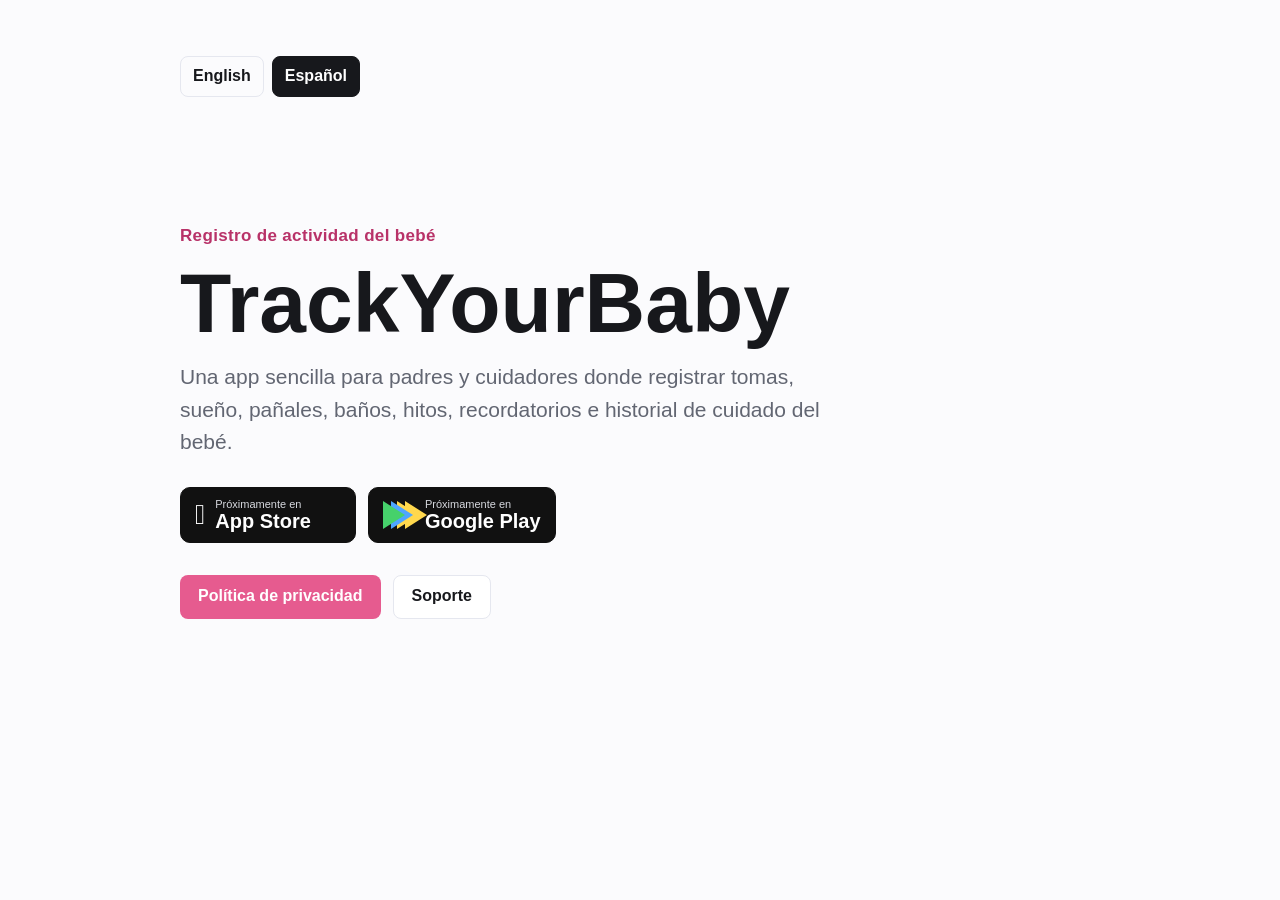
==== es/index.html @ 600c9e75 "Add landing page navigation links" ====
<!doctype html>
<html lang="es">
<head>
  <meta charset="utf-8">
  <meta name="viewport" content="width=device-width, initial-scale=1">
  <title>TrackYourBaby</title>
  <meta name="description" content="TrackYourBaby es una app sencilla para registrar la actividad diaria del bebé.">
  <link rel="stylesheet" href="/styles.css">
</head>
<body>
  <main class="page">
    <nav class="language-switch" aria-label="Idioma">
      <a href="/">English</a>
      <a class="active" href="/es/">Español</a>
    </nav>
    <section class="hero">
      <p class="eyebrow">Registro de actividad del bebé</p>
      <h1>TrackYourBaby</h1>
      <p class="lead">Una app sencilla para padres y cuidadores donde registrar tomas, sueño, pañales, baños, hitos, recordatorios e historial de cuidado del bebé.</p>
      <div class="store-row" aria-label="Disponibilidad de la app">
        <div class="store-badge" aria-label="Próximamente en App Store">
          <span class="store-icon"></span>
          <span>
            <span class="store-small">Próximamente en</span>
            <span class="store-name">App Store</span>
          </span>
        </div>
        <div class="store-badge" aria-label="Próximamente en Google Play">
          <span class="play-icon" aria-hidden="true"></span>
          <span>
            <span class="store-small">Próximamente en</span>
            <span class="store-name">Google Play</span>
          </span>
        </div>
      </div>
      <div class="actions">
        <a class="button" href="/es/privacy-policy/">Política de privacidad</a>
        <a class="button secondary" href="/es/support/">Soporte</a>
      </div>
    </section>
  </main>
</body>
</html>
---- styles.css ----
:root {
  color-scheme: light;
  --bg: #fbfbfd;
  --text: #17181c;
  --muted: #626672;
  --card: #ffffff;
  --line: #e5e7ef;
  --accent: #e65b8f;
  --accent-dark: #b83268;
}

* {
  box-sizing: border-box;
}

body {
  margin: 0;
  font-family: -apple-system, BlinkMacSystemFont, "Segoe UI", sans-serif;
  background: var(--bg);
  color: var(--text);
  line-height: 1.55;
}

a {
  color: var(--accent-dark);
}

.page {
  width: min(920px, calc(100% - 32px));
  margin: 0 auto;
  padding: 56px 0;
}

.top-nav {
  display: flex;
  align-items: center;
  justify-content: space-between;
  gap: 8px;
  margin-bottom: 24px;
}

.language-switch {
  display: flex;
  gap: 8px;
}

.language-switch a {
  min-height: 36px;
  padding: 7px 12px;
  border: 1px solid var(--line);
  border-radius: 8px;
  color: var(--text);
  text-decoration: none;
  font-weight: 700;
}

.language-switch a.active {
  background: var(--text);
  border-color: var(--text);
  color: white;
}

.home-link {
  min-height: 36px;
  display: inline-flex;
  align-items: center;
  color: var(--text);
  text-decoration: none;
  font-weight: 800;
}

.hero {
  min-height: 72vh;
  display: flex;
  flex-direction: column;
  justify-content: center;
}

.eyebrow {
  margin: 0 0 12px;
  color: var(--accent-dark);
  font-weight: 700;
  letter-spacing: .02em;
}

h1 {
  margin: 0 0 16px;
  font-size: clamp(44px, 9vw, 84px);
  line-height: 1;
  letter-spacing: 0;
}

h2 {
  margin: 32px 0 10px;
  font-size: 22px;
}

p,
li {
  font-size: 17px;
}

.lead {
  max-width: 680px;
  margin: 0;
  color: var(--muted);
  font-size: 21px;
}

.actions {
  display: flex;
  flex-wrap: wrap;
  gap: 12px;
  margin-top: 32px;
}

.store-row {
  display: flex;
  flex-wrap: wrap;
  gap: 12px;
  margin-top: 28px;
}

.store-badge {
  display: inline-flex;
  align-items: center;
  gap: 10px;
  min-width: 176px;
  min-height: 56px;
  padding: 8px 14px;
  border-radius: 10px;
  background: #111;
  color: white;
  border: 1px solid #111;
}

.store-icon {
  font-size: 28px;
  line-height: 1;
}

.play-icon {
  width: 0;
  height: 0;
  border-top: 14px solid transparent;
  border-bottom: 14px solid transparent;
  border-left: 22px solid #46d16b;
  filter: drop-shadow(8px 0 0 #4ea5ff) drop-shadow(14px 0 0 #ffd84d);
  margin-right: 10px;
}

.store-small,
.store-name {
  display: block;
}

.store-small {
  font-size: 11px;
  color: #d7d9df;
  line-height: 1.1;
}

.store-name {
  font-size: 20px;
  font-weight: 800;
  line-height: 1.1;
}

.button {
  display: inline-flex;
  align-items: center;
  min-height: 44px;
  padding: 0 18px;
  border-radius: 8px;
  background: var(--accent);
  color: white;
  text-decoration: none;
  font-weight: 700;
}

.button.secondary {
  background: white;
  color: var(--text);
  border: 1px solid var(--line);
}

.document {
  max-width: 760px;
}

.document h1 {
  font-size: clamp(38px, 7vw, 64px);
}

.back {
  display: inline-block;
  margin-bottom: 24px;
  text-decoration: none;
  font-weight: 700;
}

@media (max-width: 560px) {
  .top-nav {
    align-items: flex-start;
    flex-direction: column;
  }
}

.muted {
  color: var(--muted);
}

.email {
  font-size: 22px;
  font-weight: 700;
}
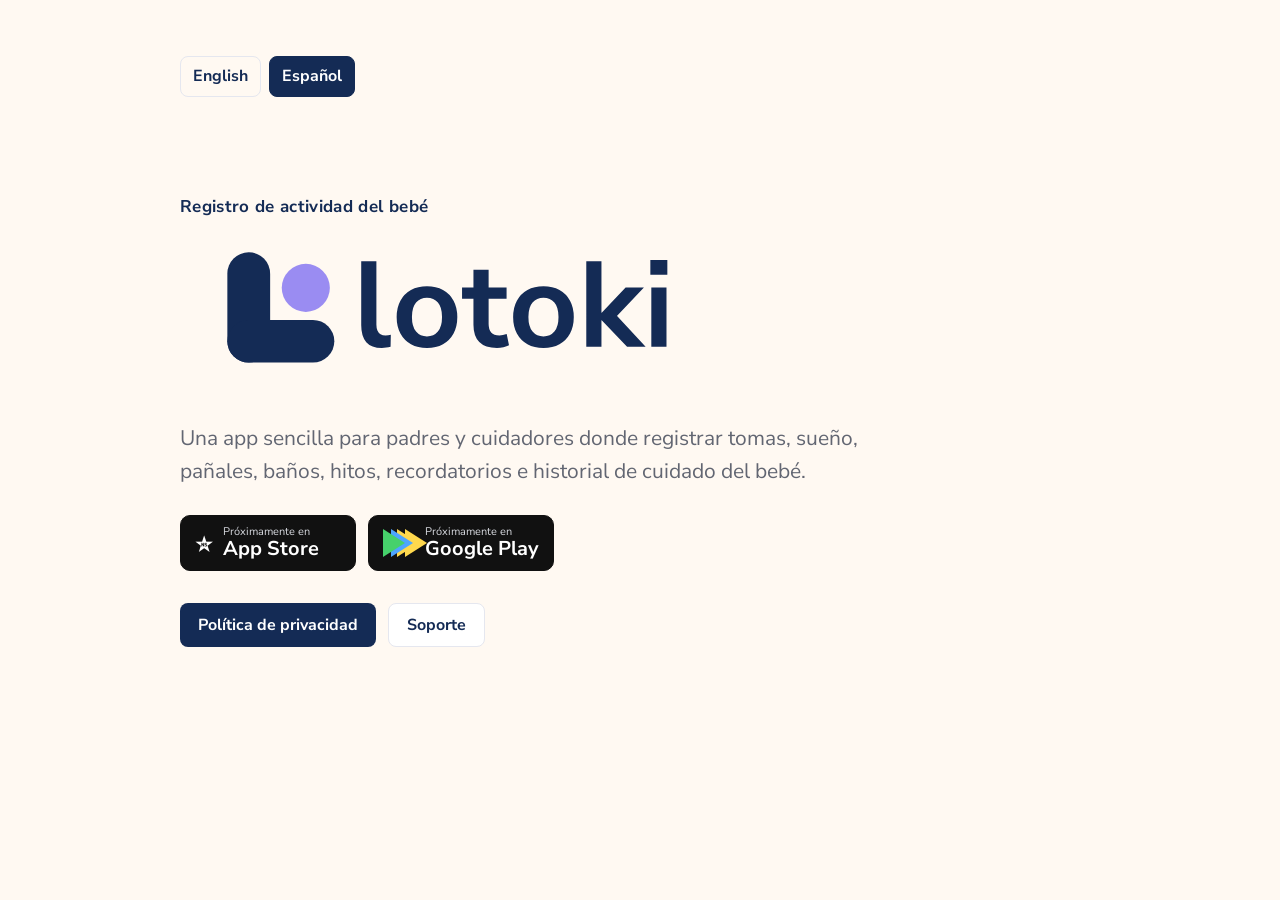
==== commit 42ba7ed1: "Apply Lotoki brand to local website" ====
--- a/es/index.html
+++ b/es/index.html
@@ -3,8 +3,9 @@
 <head>
   <meta charset="utf-8">
   <meta name="viewport" content="width=device-width, initial-scale=1">
-  <title>TrackYourBaby</title>
-  <meta name="description" content="TrackYourBaby es una app sencilla para registrar la actividad diaria del bebé.">
+  <title>Lotoki</title>
+  <meta name="description" content="Lotoki es una app sencilla para registrar la actividad diaria del bebé.">
+  <link rel="icon" type="image/svg+xml" href="/assets/lotoki-app-icon.svg">
   <link rel="stylesheet" href="/styles.css">
 </head>
 <body>
@@ -15,7 +16,7 @@
     </nav>
     <section class="hero">
       <p class="eyebrow">Registro de actividad del bebé</p>
-      <h1>TrackYourBaby</h1>
+      <h1><img class="brand-logo" src="/assets/lotoki-logo-horizontal.svg" alt="Lotoki"></h1>
       <p class="lead">Una app sencilla para padres y cuidadores donde registrar tomas, sueño, pañales, baños, hitos, recordatorios e historial de cuidado del bebé.</p>
       <div class="store-row" aria-label="Disponibilidad de la app">
         <div class="store-badge" aria-label="Próximamente en App Store">
--- a/styles.css
+++ b/styles.css
@@ -1,12 +1,16 @@
+@font-face { font-family: "Nunito Sans"; src: url("/assets/NunitoSans-Regular.woff2") format("woff2"); font-weight: 400; font-style: normal; font-display: swap; }
+@font-face { font-family: "Nunito Sans"; src: url("/assets/NunitoSans-Medium.woff2") format("woff2"); font-weight: 500; font-style: normal; font-display: swap; }
+@font-face { font-family: "Nunito Sans"; src: url("/assets/NunitoSans-SemiBold.woff2") format("woff2"); font-weight: 600; font-style: normal; font-display: swap; }
+@font-face { font-family: "Nunito Sans"; src: url("/assets/NunitoSans-Bold.woff2") format("woff2"); font-weight: 700; font-style: normal; font-display: swap; }
 :root {
   color-scheme: light;
-  --bg: #fbfbfd;
-  --text: #17181c;
+  --bg: #FFF9F2;
+  --text: #142B55;
   --muted: #626672;
   --card: #ffffff;
   --line: #e5e7ef;
-  --accent: #e65b8f;
-  --accent-dark: #b83268;
+  --accent: #9A8CF2;
+  --accent-dark: #142B55;
 }
 
 * {
@@ -15,7 +19,7 @@
 
 body {
   margin: 0;
-  font-family: -apple-system, BlinkMacSystemFont, "Segoe UI", sans-serif;
+  font-family: "Nunito Sans", -apple-system, BlinkMacSystemFont, "Segoe UI", sans-serif;
   background: var(--bg);
   color: var(--text);
   line-height: 1.55;
@@ -172,7 +176,7 @@
   min-height: 44px;
   padding: 0 18px;
   border-radius: 8px;
-  background: var(--accent);
+  background: var(--accent-dark);
   color: white;
   text-decoration: none;
   font-weight: 700;
@@ -214,3 +218,6 @@
   font-size: 22px;
   font-weight: 700;
 }
+
+.brand-logo { display: block; width: min(100%, 520px); height: auto; }
+a:focus-visible { outline: 3px solid var(--accent); outline-offset: 4px; }
